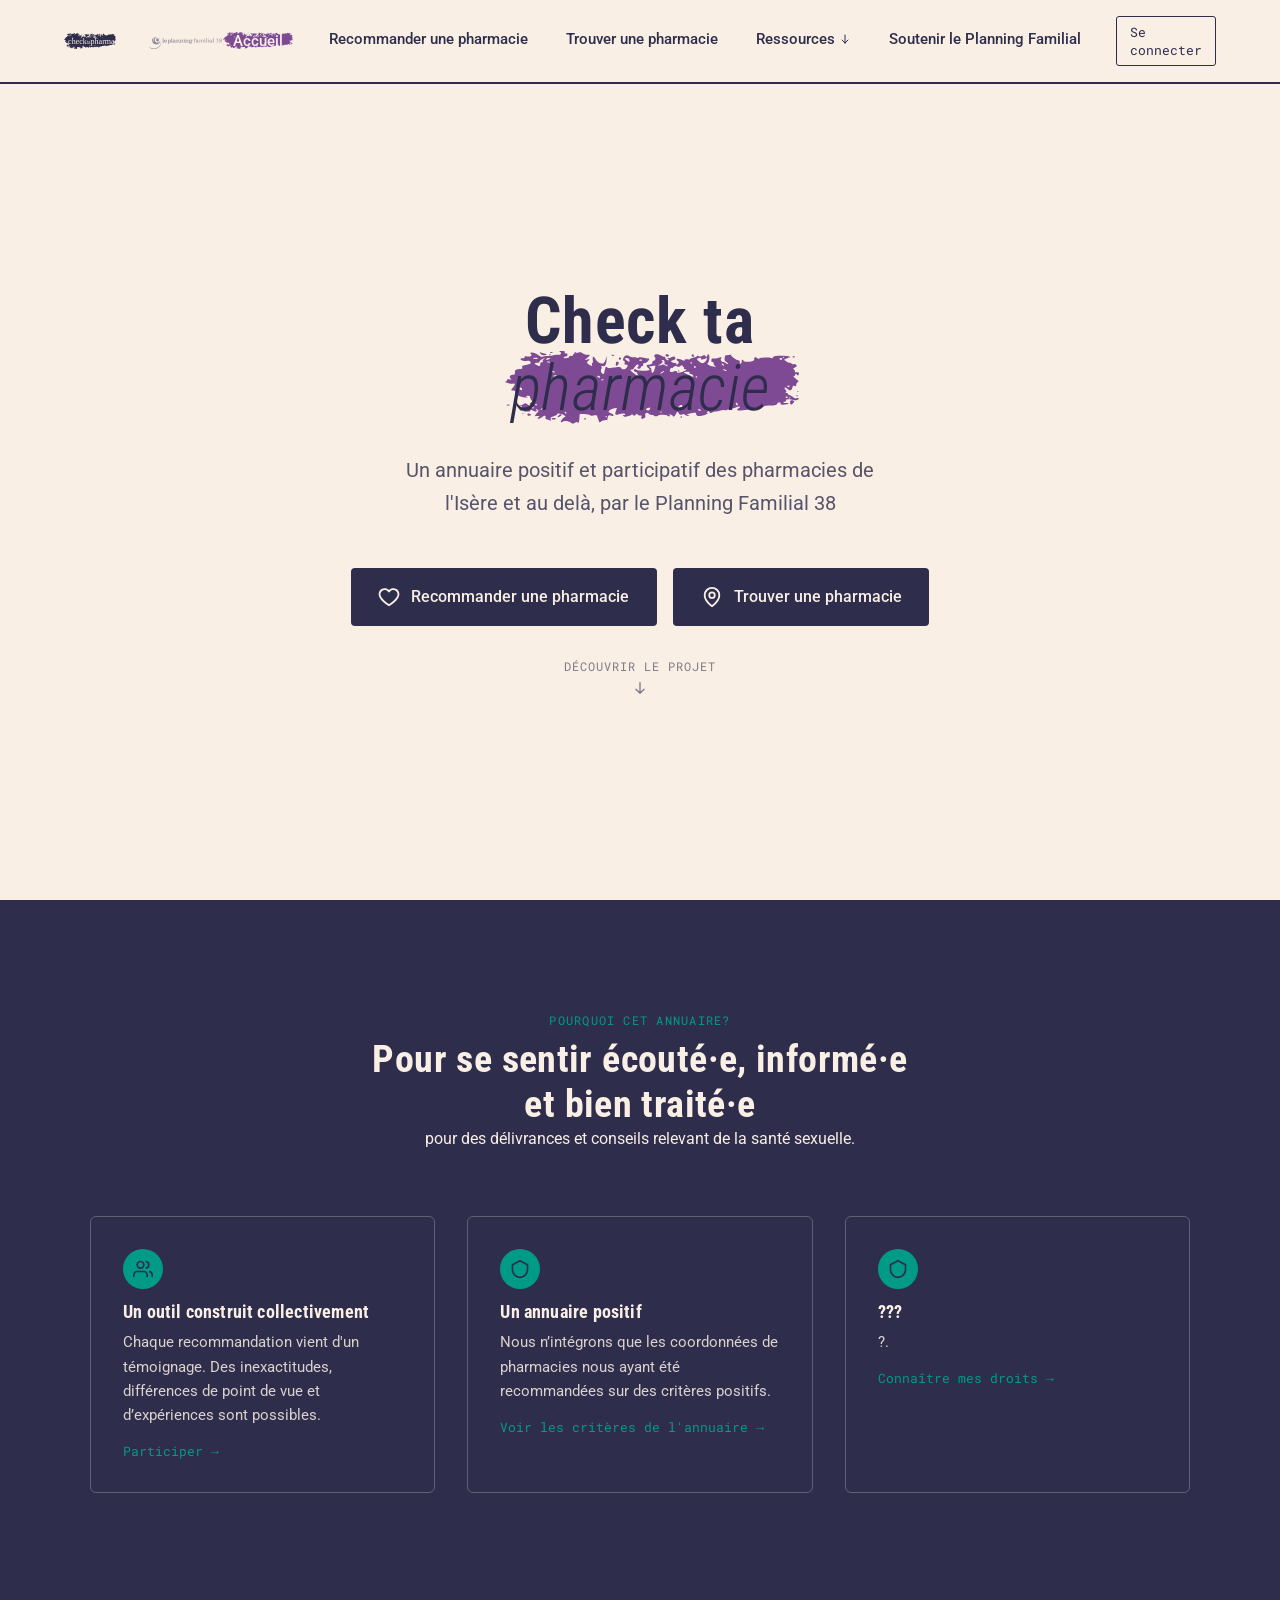
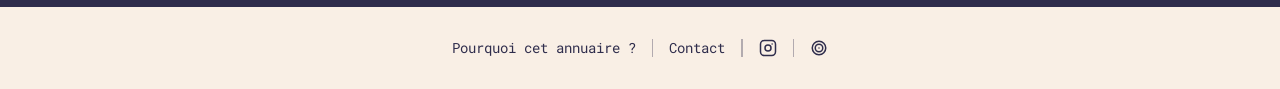
==== index.html @ 755c52b4 "Add files via upload" ====
<!DOCTYPE html>
<html lang="fr">
<head>
<meta charset="UTF-8">
<meta name="viewport" content="width=device-width, initial-scale=1.0">
<title>Check ta pharmacie — Planning Familial 38</title>
<link rel="preconnect" href="https://fonts.googleapis.com">
<link rel="preconnect" href="https://fonts.gstatic.com" crossorigin>
<link href="https://fonts.googleapis.com/css2?family=Roboto:ital,wght@0,300;0,400;0,500;0,700;1,400&family=Roboto+Condensed:wght@400;600;700&family=Roboto+Mono:wght@400;500&display=swap" rel="stylesheet">
<link rel="stylesheet" href="/css/styles.css">
<script src="/js/layout.js" defer></script>
</head>
<body>

<!-- ============================================================
     BANDEAU SUPÉRIEUR
     ============================================================ -->
<site-header></site-header>

<!-- ============================================================
     PAGE D'ACCUEIL
     ============================================================ -->
<main id="accueil">
  <section class="hero">
    <h1 class="hero__title">Check ta <span class="chalk chalk--violet">pharmacie</span></h1>
    <p class="hero__subtitle">Un annuaire positif et participatif des pharmacies de l'Isère et au delà, par le Planning Familial 38</p>

    <div class="hero__actions">
      <a class="btn btn--ink" href="#recommander.html">
        <svg class="icon" aria-hidden="true"><use href="assets/icons/sprite.svg#icon-heart"></use></svg>
        Recommander une pharmacie
      </a>
      <a class="btn btn--ink" href="#trouver.html">
        <svg class="icon" aria-hidden="true"><use href="assets/icons/sprite.svg#icon-pin"></use></svg>
        Trouver une pharmacie
      </a>
    </div>

    <span class="scroll-cue">
      Découvrir le projet
      <svg class="icon" aria-hidden="true"><use href="assets/icons/sprite.svg#icon-chevron-down"></use></svg>
    </span>
  </section>

  <!-- ============================================================
       SECTION RÉVÉLÉE — fond ink / texte crème
       Démontre le composant .bloc réutilisable (icône + titre + texte + lien)
       ============================================================ -->
  <section class="section--ink" id="pourquoi">
    <div class="section__head">
      <span class="section__eyebrow">Pourquoi cet annuaire?</span>
      <h2 class="section__title">Pour se sentir écouté·e, informé·e et bien traité·e</h2>
      <p> pour des délivrances et conseils relevant de la santé sexuelle. </p>
    </div>

    <div class="blocs">
          <article class="bloc">
        <span class="bloc__icon" aria-hidden="true">
          <svg class="icon"><use href="assets/icons/sprite.svg#icon-users"></use></svg>
        </span>
        <h3 class="bloc__title">Un outil construit collectivement</h3>
        <p class="bloc__text">Chaque recommandation vient d'un témoignage. Des inexactitudes, différences de point de vue et d’expériences sont possibles.
</p>
        <a class="bloc__link" href="/recommander.html">Participer →</a>
      </article>
      
      <article class="bloc">
        <span class="bloc__icon" aria-hidden="true">
          <svg class="icon"><use href="assets/icons/sprite.svg#icon-shield"></use></svg>
        </span>
        <h3 class="bloc__title">Un annuaire positif</h3>
        <p class="bloc__text">Nous n’intégrons que les coordonnées de pharmacies nous ayant été recommandées sur des critères positifs.</p>
        <a class="bloc__link" href="/ressources/criteres.html">Voir les critères de l'annuaire →</a>
      </article>

      <article class="bloc">
        <span class="bloc__icon" aria-hidden="true">
          <svg class="icon"><use href="assets/icons/sprite.svg#icon-shield"></use></svg>
        </span>
        <h3 class="bloc__title">???</h3>
        <p class="bloc__text">?.</p>
        <a class="bloc__link" href="/ressources/droits.html">Connaître mes droits →</a>
      </article>
    </div>
  </section>
</main>

<!-- ============================================================
     BANDEAU INFÉRIEUR
     ============================================================ -->
<site-footer></site-footer>


</body>
</html>
---- css/styles.css ----
/* ============================================================
   1. TOKENS — variables de design (couleurs, typo, espacements)
   ============================================================ */
:root{
  /* couleurs */
  --violet: #7f4a94;
  --violet-dark: #5f3670;
  --teal: #009b87;
  --ink: #2f2d4c;
  --cream: #f9efe5;
  --cream-soft: #f3e4d4;

  /* couleurs de page par défaut (adaptables par section) */
  --page-bg: var(--cream);
  --page-fg: var(--ink);

  /* typo */
  --font-body: 'Roboto', sans-serif;
  --font-title: 'Roboto Condensed', sans-serif;
  --font-mono: 'Roboto Mono', monospace;

  /* rythme */
  --gap-xs: .5rem;
  --gap-sm: 1rem;
  --gap-md: 2rem;
  --gap-lg: 4rem;
  --gap-xl: 7rem;

  --header-h: 84px;
}

*{ box-sizing: border-box; }
site-header, site-footer{ display: block; }
html{ scroll-behavior: smooth; }
body{
  margin:0;
  font-family: var(--font-body);
  background: var(--page-bg);
  color: var(--page-fg);
  -webkit-font-smoothing: antialiased;
}
img{ max-width:100%; display:block; }
a{ color: inherit; text-decoration: none; }
h1,h2,h3{
  font-family: var(--font-title);
  font-weight: 700;
  margin: 0;
  letter-spacing: .01em;
}
p{ margin:0; line-height: 1.6; }
:focus-visible{ outline: 3px solid var(--teal); outline-offset: 3px; }
@media (prefers-reduced-motion: reduce){
  *{ animation-duration: .001ms !important; transition-duration: .001ms !important; scroll-behavior: auto !important; }
}

/* ============================================================
   2. ICÔNES — sprite externe (assets/icons/sprite.svg)
   Toute icône affichée via <svg class="icon"><use href="..."/></svg>
   hérite automatiquement de la couleur du texte (currentColor).
   Pour changer une icône : éditer assets/icons/sprite.svg, rien
   à toucher ici.
   ============================================================ */
.icon{
  display:inline-block;
  vertical-align: middle;
  width: 1em;
  height: 1em;
  fill: none;
  flex-shrink: 0;
}

/* ============================================================
   3. SIGNATURE — effet "craie" (chalk)
   Le trait de surlignage vient d'un fichier SVG externe
   (assets/graphics/chalk-*.svg). Pour changer la forme du trait,
   éditer ces fichiers — la classe CSS n'a rien à changer.
   ============================================================ */
.chalk{
  position: relative;
  display: inline-block;
  font-weight: 300;
  font-style: italic;
  padding: 0 .28em;
  z-index: 0;
}
.chalk::before{
  content:"";
  position:absolute;
  top: 50%;
  height: 1.15em;
  transform: translateY(-52%);
  right: -4%;
  width: 108%;
  max-width: 4.6em;
  z-index:-1;
  background-repeat: no-repeat;
  background-position: 0 0;
  background-size: 100% 100%;
}
.chalk--violet::before{ background-image: url("/assets/graphics/chalk-violet.svg"); }
.chalk--teal::before{   background-image: url("/assets/graphics/chalk-teal.svg"); }
.chalk--ink::before{    background-image: url("/assets/graphics/chalk-ink.svg"); }
.chalk--dark-cream::before{    background-image: url("/assets/graphics/chalk-dark-cream.svg"); }

.chalk--onviolet{
  color: #f9efe5;
  font-weight: 500;
  font-style: normal;
}
.chalk--onviolet::before{
  background-image: url("/assets/graphics/chalk-violet.svg");
  background-repeat: no-repeat;
  background-position: 0 0;
  background-size: 100% 100%;
  top: 50%;
  height: 1.15em;
  transform: translateY(-52%);
  right: -4%;
  width: 108%;
  max-width: none;
}
/* ============================================================
   4. BANDEAU SUPÉRIEUR
   ============================================================ */
site-header{
  position: sticky;
  top:0;
  z-index: 1000;
  height: var(--header-h);
  background: var(--page-bg);
  color: var(--page-fg);
  border-bottom: 2px solid currentColor;
  display:flex;
  align-items:center;
  justify-content: space-between;
  padding: 0 var(--gap-lg);
  transition: background .3s ease, color .3s ease;
}
.header__logos{
  display:flex;
  align-items:center;
  gap: var(--gap-md);
}
.logo{
  display:flex;
  align-items:center;
  gap:.5rem;
  font-family: var(--font-title);
  font-weight:700;
  font-size: 1.15rem;
}
.logo img{
  height:50px;
}
.logo--secondary{ opacity:.5; font-size:.95rem; }

.nav{
  display:flex;
  align-items:center;
  gap: var(--gap-md);
}
.nav__list{
  list-style:none;
  display:flex;
  gap: var(--gap-md);
  margin:0; padding:0;
}
.nav__link{
  font-size:.95rem;
  font-weight:500;
  padding:.4em .2em;
  position:relative;
  white-space:nowrap;
  display:inline-flex;
  align-items:center;
}
.nav__link[aria-current="page"] .chalk{ padding:.15em .5em; }
.nav__link .icon{ width:12px; height:12px; margin-left:4px; }

.nav__item--dropdown{ position:relative; }
.nav__dropdown{
  list-style:none;
  margin:0; padding:.6rem;
  position:absolute;
  top: 100%;
  left:50%;
  transform: translateX(-50%);
  background: var(--cream);
  color: var(--ink);
  border:2px solid var(--ink);
  border-radius: 4px;
  min-width: 240px;
  display:none;
  flex-direction:column;
  gap:.15rem;
}
.nav__item--dropdown:hover .nav__dropdown,
.nav__item--dropdown:focus-within .nav__dropdown{ display:flex; }
.nav__dropdown a{
  display:block;
  padding:.5rem .7rem;
  font-size:.9rem;
  border-radius:3px;
}
.nav__dropdown a:hover{ background: var(--cream-soft); }
.nav__dropdown .nav__sublabel{
  font-family: var(--font-mono);
  font-size:.68rem;
  text-transform:uppercase;
  letter-spacing:.06em;
  opacity:.55;
  padding:.5rem .7rem 0;
}

.nav__login{
  font-family: var(--font-mono);
  font-size:.82rem;
  border:1.5px solid currentColor;
  padding:.45em 1em;
  border-radius: 3px;
}
.nav__login:hover{ background: var(--ink); color: var(--cream); border-color: var(--ink); }

.nav__burger{ display:none; background:none; border:none; cursor:pointer; padding:.5rem; }
.nav__burger span{ display:block; width:24px; height:2px; background: currentColor; margin:5px 0; }

/* ============================================================
   5. PAGE D'ACCUEIL — hero minimaliste
   ============================================================ */
.hero{
  min-height: calc(100vh - var(--header-h));
  display:flex;
  flex-direction:column;
  align-items:center;
  justify-content:center;
  text-align:center;
  padding: var(--gap-xl) var(--gap-md);
  gap: var(--gap-md);
}
.hero__title{
  font-size: clamp(2.4rem, 5vw, 4.2rem);
  line-height:1.05;
  max-width: 16ch;
}
.hero__subtitle{
  font-size: clamp(1.05rem, 1.6vw, 1.3rem);
  max-width: 46ch;
  color: var(--ink);
  opacity:.8;
}
.hero__actions{
  display:flex;
  gap: var(--gap-sm);
  margin-top: var(--gap-sm);
  flex-wrap: wrap;
  justify-content:center;
}

/* Bouton — bloc réutilisable */
.btn{
  display:inline-flex;
  align-items:center;
  gap:.7rem;
  font-family: var(--font-body);
  font-weight:500;
  font-size:1rem;
  padding: 1em 1.6em;
  border-radius: 4px;
  border:2px solid transparent;
  cursor:pointer;
  transition: transform .15s ease, opacity .15s ease;
}
.btn:hover{ transform: translateY(-2px); }
.btn .icon{ width:22px; height:22px; }
.btn--ink{ background: var(--ink); color: var(--cream); }
.btn--ink:hover{ opacity:.9; }
.btn--outline{ background:transparent; border-color: var(--ink); color: var(--ink); }

.scroll-cue{
  font-family: var(--font-mono);
  font-size:.75rem;
  letter-spacing:.08em;
  text-transform:uppercase;
  opacity:.6;
  display:flex;
  flex-direction:column;
  align-items:center;
  gap:.4rem;
}
.scroll-cue .icon{ width:16px; height:16px; animation: bob 1.6s ease-in-out infinite; }
@keyframes bob{ 0%,100%{ transform:translateY(0);} 50%{ transform:translateY(6px);} }

/* ============================================================
   6. SECTION SOMBRE — révélée au scroll (fond ink, texte crème)
   ============================================================ */
.section--ink{
  --page-bg: var(--ink);
  --page-fg: var(--cream);
  background: var(--ink);
  color: var(--cream);
  padding: var(--gap-xl) var(--gap-lg);
}
.section__head{
  max-width: 60ch;
  margin: 0 auto var(--gap-lg);
  text-align:center;
}
.section__eyebrow{
  font-family: var(--font-mono);
  font-size:.78rem;
  letter-spacing:.1em;
  text-transform:uppercase;
  color: var(--teal);
  display:block;
  margin-bottom: var(--gap-xs);
}
.section__title{ font-size: clamp(1.8rem, 3vw, 2.6rem); }

/* Bloc — composant réutilisable partout : icône + titre + texte + lien */
.blocs{
  display:grid;
  grid-template-columns: repeat(auto-fit, minmax(240px, 1fr));
  gap: var(--gap-md);
  max-width: 1100px;
  margin: 0 auto;
}
.bloc{
  display:flex;
  flex-direction:column;
  gap: var(--gap-xs);
  padding: var(--gap-md);
  border: 1.5px solid rgba(249,239,229,.25);
  border-radius: 6px;
}
.bloc__icon{
  width:40px; height:40px;
  border-radius:50%;
  background: var(--teal);
  color: var(--ink);
  display:flex; align-items:center; justify-content:center;
  margin-bottom:.3rem;
}
.bloc__icon .icon{ width:20px; height:20px; }
.bloc__title{ font-family: var(--font-title); font-size:1.15rem; font-weight:700; }
.bloc__text{ font-size:.95rem; opacity:.85; }
.bloc__link{
  margin-top:.4rem;
  font-family: var(--font-mono);
  font-size:.82rem;
  color: var(--teal);
  display:inline-flex;
  align-items:center;
  gap:.3rem;
}

/* ============================================================
   7. BANDEAU INFÉRIEUR
   ============================================================ */
site-footer{
  background: var(--page-bg);
  color: var(--page-fg);
  border-top: 2px solid currentColor;
  padding: var(--gap-md) var(--gap-lg);
  display:flex;
  align-items:center;
  justify-content:center;
  flex-wrap:wrap;
  gap: 0;
}
.footer__list{
  list-style:none;
  display:flex;
  align-items:center;
  margin:0; padding:0;
}
.footer__list li{
  display:flex;
  align-items:center;
}
.footer__list li:not(:last-child)::after{
  content:"";
  width:1.5px;
  height:1.1em;
  background: currentColor;
  opacity:.35;
  margin: 0 var(--gap-sm);
}
.footer__link{
  font-size:.85rem;
  font-family: var(--font-mono);
  display:flex;
  align-items:center;
  gap:.4rem;
}
.footer__link .icon{ width:18px; height:18px; }
.footer__link:hover{ opacity:.7; }

/* ============================================================
   8. PAGE TEXTE — page d'intro avant un lien (ex: Recommander une
   pharmacie). Réutilisable pour toute page "texte + bouton"
   (Ressources, Que faire en cas d'abus, etc.)
   ============================================================ */
.content{
  max-width: 680px;
  margin: 0 auto;
  padding: var(--gap-xl) var(--gap-md) var(--gap-lg);
}
.content__title{
  font-size: clamp(2rem, 4vw, 2.8rem);
  margin-bottom: var(--gap-sm);
}
.content__lead{
  font-size: 1.1rem;
  opacity: .85;
  margin-bottom: var(--gap-xs);
}
.content p{
  margin-bottom: var(--gap-sm);
}
.content__notice{
  font-family: var(--font-mono);
  font-size: .78rem;
  text-transform: uppercase;
  letter-spacing: .08em;
  color: var(--violet);
  display: block;
  margin: var(--gap-md) 0 var(--gap-xs);
}
.content ul{
  list-style: none;
  margin: 0 0 var(--gap-md);
  padding: 0;
  display: flex;
  flex-direction: column;
  gap: var(--gap-sm);
}
.content li{
  position: relative;
  padding-left: 1.4em;
  line-height: 1.6;
}
.content li::before{
  content: "";
  position: absolute;
  left: 0;
  top: .5em;
  width: .5em;
  height: .5em;
  border-radius: 50%;
  background: var(--teal);
}
.content strong{ font-weight: 700; }
.content a{
  color: var(--violet);
  text-decoration: underline;
  text-underline-offset: .15em;
}
.content a:hover{ color: var(--violet-dark); }
.content__cta{
  margin-top: var(--gap-lg);
  text-align: center;
}

.content__eyebrow{
  font-family: var(--font-mono);
  font-size: .78rem;
  letter-spacing: .08em;
  text-transform: uppercase;
  color: var(--teal);
  display: block;
  margin-bottom: var(--gap-xs);
}
.content__intro{
  text-align: left;
  margin-bottom: var(--gap-lg);
}
.content__meta{
  list-style: none;
  display: flex;
  gap: .6rem;
  justify-content: left;
  flex-wrap: wrap;
  margin: var(--gap-sm) 0 0;
  padding: 0;
}
.content__meta li{
  display: flex;
  align-items: left;
  gap: .4rem;
  font-family: var(--font-mono);
  font-size: .78rem;
  padding: .45em 1em;
  border: 1.5px solid var(--ink);
  border-radius: 999px;
}
.content__meta .icon{ width: 14px; height: 14px; }

.content__callout{
  background: rgba(127,74,148,.08);
  border: 1.5px solid var(--violet);
  border-radius: 6px;
  padding: var(--gap-sm);
  margin: 0 0 var(--gap-lg);
}
.content__callout p{ font-size: .92rem; opacity: .75; }
.content__callout strong{ color: var(--violet); }

.btn--lg{
  font-size: 1.05rem;
  padding: 1.1em 2.2em;
}
.content__cta-note{
  margin-top: .9rem;
  font-family: var(--font-mono);
  font-size: .76rem;
  opacity: .55;
}

/* ============================================================
   9. RESPONSIVE
   ============================================================ */

/*@media (max-width: 880px){
  site-header{ padding: 0 var(--gap-sm); }
  .logo--secondary{ display:none; }
  .nav__list, .nav__login{ display:none; }
  .nav__burger{ display:block; }
  .hero{ padding: var(--gap-lg) var(--gap-sm); }
  .section--ink{ padding: var(--gap-lg) var(--gap-sm); }
  site-footer{ padding: var(--gap-md) var(--gap-sm); }
  .footer__list{ flex-wrap:wrap; justify-content:center; row-gap: var(--gap-xs); }
  .scale{ flex-direction: column; align-items: flex-start; gap: .4rem; }
  .scale__end{ max-width: none; }
  .scale__end--right{ text-align: left; }
}*/
/* ============================================================
   10. FORMULAIRE — composants réutilisables
   (questionnaire, futur formulaire de contact, etc.)
   ============================================================ */
.form-error{
  background: rgba(127,74,148,.1);
  border: 1.5px solid var(--violet);
  border-radius: 6px;
  padding: 1em 1.3em;
  font-size: .9rem;
  margin-bottom: var(--gap-lg);
}
.form-section{ margin-bottom: var(--gap-xl); }
.form-section__title{
  font-size: 1.3rem;
  margin-bottom: var(--gap-xs);
}
.form-section__hint{
  font-size: .92rem;
  opacity: .65;
  margin-bottom: var(--gap-md);
}
.form-question{ margin-bottom: var(--gap-lg); }
.form-question__label{
  display: block;
  font-family: var(--font-title);
  font-weight: 700;
  font-size: 1.05rem;
  margin-bottom: .7rem;
}
.form-question__label .required{ color: var(--violet); margin-left: .2em; }
.form-question__desc{ font-size: .92rem; margin: -.3rem 0 .7rem; font-weight: 400; font-family: var(--font-body); }

.form-input, .form-select, .form-textarea{
  width: 100%;
  padding: .8em 1em;
  border: 1.5px solid var(--ink);
  border-radius: 4px;
  font-family: var(--font-body);
  font-size: 1rem;
  background: var(--cream);
  color: var(--ink);
}
.form-select{
  appearance: none;
  background-image: url("data:image/svg+xml,%3Csvg xmlns='http://www.w3.org/2000/svg' viewBox='0 0 24 24' fill='none' stroke='%232f2d4c' stroke-width='2'%3E%3Cpath d='M6 9l6 6 6-6'/%3E%3C/svg%3E");
  background-repeat: no-repeat;
  background-position: right 1em center;
  background-size: 18px;
  padding-right: 2.6em;
}
.form-textarea{ resize: vertical; min-height: 6em; font-family: var(--font-body); }

/* Groupe de choix uniques en "pilules" (raison de la visite, recommandation) */
.choice-group{ display: flex; flex-wrap: wrap; gap: .6rem; }
.choice-group input{ position: absolute; opacity: 0; pointer-events: none; }
.choice-group label{
  cursor: pointer;
  padding: .7em 1.3em;
  border: 1.5px solid var(--ink);
  border-radius: 999px;
  font-size: .92rem;
  transition: background .15s ease, color .15s ease;
}
.choice-group input:checked + label{ background: var(--ink); color: var(--cream); }
.choice-group input:focus-visible + label{ outline: 3px solid var(--teal); outline-offset: 2px; }

/* Grille de cases à cocher (question "Pour") */
.checkbox-grid{
  display: grid;
  grid-template-columns: repeat(auto-fill, minmax(260px, 1fr));
  gap: .3rem .8rem;
}
.checkbox-grid label{
  display: flex;
  align-items: flex-start;
  gap: .6rem;
  font-size: .92rem;
  cursor: pointer;
  padding: .55em .6em;
  border-radius: 4px;
}
.checkbox-grid label:hover{ background: var(--cream-soft); }
.checkbox-grid input[type="checkbox"]{
  margin-top: .2em;
  width: 18px; height: 18px;
  accent-color: var(--teal);
  flex-shrink: 0;
}
.form-question__reveal{ margin-top: .6rem; }
.form-question__reveal[hidden]{ display: none; }

/* Échelle graduée colorée (accord/désaccord) */
.scale{ display: flex; align-items: center; gap: .8rem; flex-wrap: wrap; }
.scale__end{
  font-family: var(--font-mono);
  font-size: .86rem;
  opacity: .65;
  max-width: 130px;
}
.scale__end--right{ text-align: right; }
.scale__options{ display: flex; gap: .5rem; }
.scale__options input{ position: absolute; opacity: 0; }
.scale__options label{
  width: 40px; height: 40px;
  border-radius: 50%;
  border: 1.5px solid var(--ink);
  display: flex; align-items: center; justify-content: center;
  font-family: var(--font-mono);
  font-size: .86rem;
  cursor: pointer;
  transition: transform .15s ease;
}
.scale__options .scale__opt--1 label{ background: #efe3f2; }
.scale__options .scale__opt--2 label{ background: #ddc9e6; }
.scale__options .scale__opt--3 label{ background: var(--cream-soft); }
.scale__options .scale__opt--4 label{ background: #bfe3dd; }
.scale__options .scale__opt--5 label{ background: #8fd0c6; }
.scale__options input:checked + label{
  outline: 3px solid var(--ink);
  outline-offset: 2px;
  transform: scale(1.08);
}

/* Confirmation en fin de formulaire */
.form-confirmation{ text-align: center; padding: var(--gap-xl) var(--gap-md); }
.form-confirmation .icon{ width: 48px; height: 48px; color: var(--teal); margin-bottom: var(--gap-sm); }

/* ============================================================
   12. ANNUAIRE / CARTE
   ============================================================ */
/* Leaflet affiche ses tuiles comme des <img> classiques — la règle
   globale "img{max-width:100%}" plus haut les casse. On l'annule
   uniquement à l'intérieur de la carte. */
.leaflet-container img{ max-width: none; }

.map-filter{  display:flex;
  align-items:flex-end;
  gap: var(--gap-md);
  flex-wrap: wrap;
  margin-bottom: var(--gap-md);
}
.map-filter label{
  display:block;
  font-family: var(--font-mono);
  font-size:.78rem;
  text-transform:uppercase;
  letter-spacing:.05em;
  opacity:.7;
  margin-bottom: .35rem;
}
.map-filter select{ max-width: 260px; }

.map-wrap{
  border: 1.5px solid var(--ink);
  border-radius: 8px;
  overflow: hidden;
  margin-bottom: var(--gap-lg);
}
#map{ height: 420px; width: 100%; background: var(--cream-soft); }

.pharmacy-marker{
  display:flex; align-items:center; justify-content:center;
  filter: drop-shadow(0 2px 3px rgba(47,45,76,.35));
}

/* Liste des pharmacies visibles sur la carte */
.pharmacy-list{
  display:flex;
  flex-direction:column;
  gap: .6rem;
}
.pharmacy-list__empty{
  font-size:.9rem;
  opacity:.6;
  padding: var(--gap-md) 0;
  text-align:center;
}
.pharmacy-card{
  display:flex;
  align-items:center;
  justify-content:space-between;
  gap: var(--gap-sm);
  padding: .9rem 1.1rem;
  border: 1.5px solid var(--ink);
  border-radius: 6px;
}
.pharmacy-card:hover, .pharmacy-card:focus-visible{
  background: var(--cream-soft);
  transform: translateX(2px);
}
.pharmacy-list__hint{
  font-size: .78rem;
  opacity: .6;
  margin: -.3rem 0 .8rem;
}
.pharmacy-list__critere-active{
  font-family: var(--font-mono);
  font-size: .78rem;
  color: var(--violet);
  margin: -.3rem 0 .8rem;
}
.pharmacy-card__name{ font-family: var(--font-title); font-weight:700; font-size:1rem; margin:0; }
.pharmacy-card__address{ font-size:.82rem; opacity:.65; margin: .15rem 0 0; }
.pharmacy-card__score{
  flex-shrink:0;
  width:44px; height:44px;
  border-radius:50%;
  border: 2.5px solid currentColor;
  display:flex; align-items:center; justify-content:center;
  font-family: var(--font-mono);
  font-weight:500;
  font-size:.95rem;
}

/* Barre de notation type colormap avec pointeur */
.rating-bar{
  position: relative;
  height: 8px;
  border-radius: 999px;
  margin: .35rem 0 .1rem;
}
.rating-bar__track{
  position:absolute; inset:0;
  border-radius:999px;
  opacity: .3;
}
.rating-bar--criteria .rating-bar__track{ background: linear-gradient(to right, #c85a50, #5c9c6c); }
.rating-bar--average .rating-bar__track{ background: linear-gradient(to right, #d48c40, #5c9c6c); }
.rating-bar__pointer{
  position:absolute; top:50%;
  width:16px; height:16px;
  border-radius:50%;
  border: 2px solid var(--cream);
  box-shadow: 0 0 0 1px rgba(47,45,76,.25);
  transform: translate(-50%,-50%);
}
.rating-bar--lg{ height: 12px; }
.rating-bar--lg .rating-bar__pointer{ width:20px; height:20px; }

/* Contenu de la popup Leaflet (pharmacie sélectionnée) */
.pharmacy-popup{ font-family: var(--font-body); color: var(--ink); min-width: 220px; }
.pharmacy-popup__name{ font-family: var(--font-title); font-weight:700; font-size:1.1rem; margin:0; }
.pharmacy-popup__address{ font-size:.75rem; color:#8a8598; margin:.15rem 0 .7rem; }
.pharmacy-popup__score{
  font-family: var(--font-mono);
  font-size: 1.8rem;
  font-weight:500;
  line-height:1;
}
.pharmacy-popup__score span{ font-size:1rem; opacity:.6; }
.pharmacy-popup__criteria{ margin-top: .9rem; display:flex; flex-direction:column; gap:.5rem; }
.pharmacy-popup__criterion-head{
  display:flex; justify-content:space-between;
  font-size:.8rem;
}
.pharmacy-popup__criterion-head strong{ font-family: var(--font-mono); font-weight:500; }
.pharmacy-popup__meta{
  margin-top:.8rem;
  display:flex; flex-direction:column; gap:.3rem;
}
.badge{
  display:inline-flex;
  align-self:flex-start;
  font-family: var(--font-mono);
  font-size:.7rem;
  padding: .25em .7em;
  border-radius:999px;
  border: 1px solid var(--ink);
  opacity:.75;
}
.badge--warn{
  border-color: var(--violet);
  background: rgba(127,74,148,.1);
  color: var(--violet-dark);
  opacity:1;
}
/* Surcharge Leaflet pour coller au design (fond crème, coins doux) */
.leaflet-popup-content-wrapper{ background: var(--cream); border-radius: 8px; }
.leaflet-popup-tip{ background: var(--cream); }

/* ============================================================
   13. RESPONSIVE
   ============================================================ */
@media (max-width: 880px){
  site-header{ padding: 0 var(--gap-sm); }
  .logo--secondary{ display:none; }
  .nav__list, .nav__login{ display:none; }
  .nav__burger{ display:block; }
  .hero{ padding: var(--gap-lg) var(--gap-sm); }
  .section--ink{ padding: var(--gap-lg) var(--gap-sm); }
  site-footer{ padding: var(--gap-md) var(--gap-sm); }
  .footer__list{ flex-wrap:wrap; justify-content:center; row-gap: var(--gap-xs); }
  .scale{ flex-direction: column; align-items: flex-start; gap: .4rem; }
  .scale__end{ max-width: none; }
  .scale__end--right{ text-align: left; }
  #map{ height: 320px; }
  .pharmacy-card{ flex-wrap: wrap; }
  .map-filter{ flex-direction: column; align-items: stretch; gap: var(--gap-sm); }
  .map-filter select{ max-width: none; width: 100%; }
}
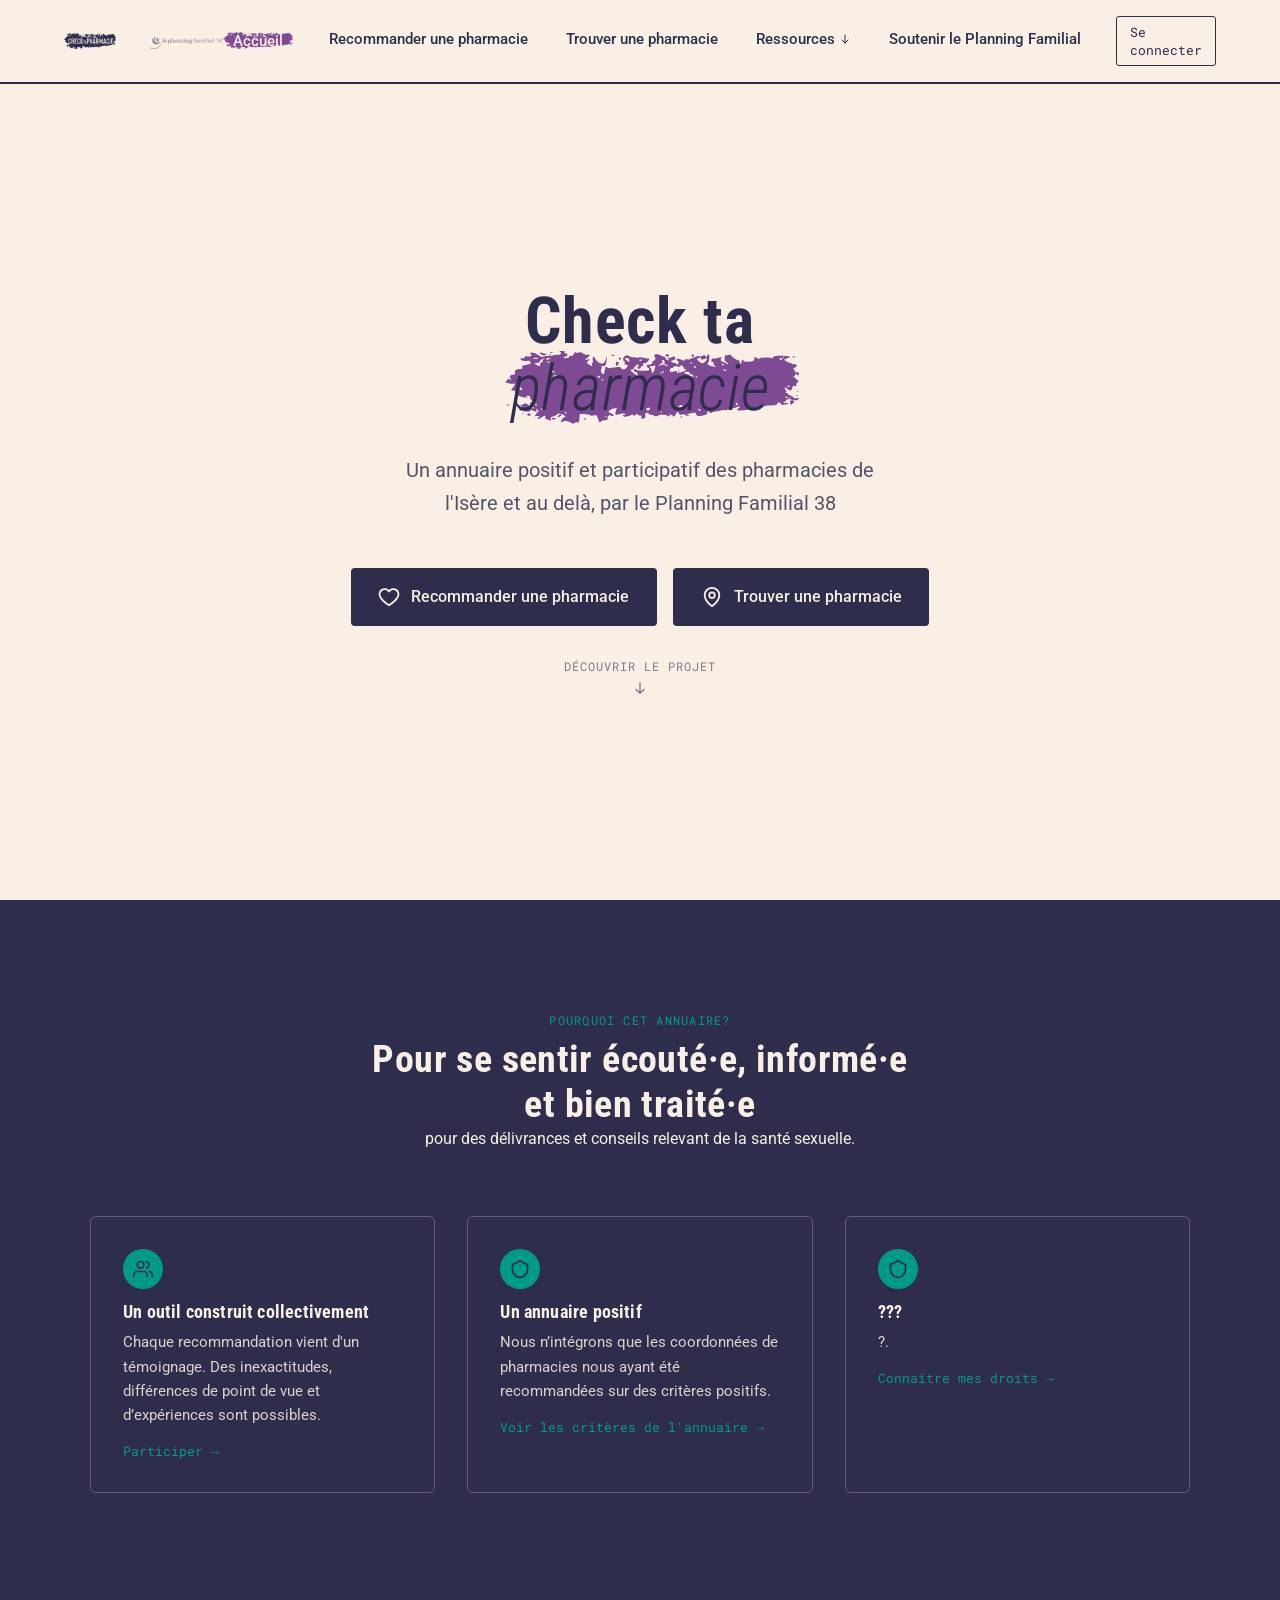
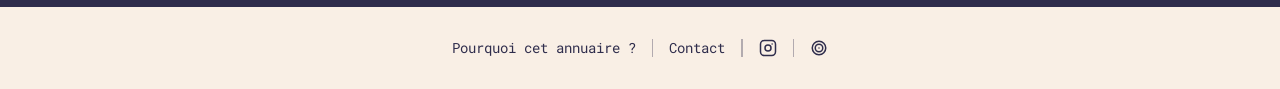
==== commit 3f9c9d43: "login pages" ====
--- a/index.html
+++ b/index.html
@@ -7,8 +7,8 @@
 <link rel="preconnect" href="https://fonts.googleapis.com">
 <link rel="preconnect" href="https://fonts.gstatic.com" crossorigin>
 <link href="https://fonts.googleapis.com/css2?family=Roboto:ital,wght@0,300;0,400;0,500;0,700;1,400&family=Roboto+Condensed:wght@400;600;700&family=Roboto+Mono:wght@400;500&display=swap" rel="stylesheet">
-<link rel="stylesheet" href="/css/styles.css">
-<script src="/js/layout.js" defer></script>
+<link rel="stylesheet" href="css/styles.css">
+<script src="js/layout.js" defer></script>
 </head>
 <body>
 
@@ -26,11 +26,11 @@
     <p class="hero__subtitle">Un annuaire positif et participatif des pharmacies de l'Isère et au delà, par le Planning Familial 38</p>
 
     <div class="hero__actions">
-      <a class="btn btn--ink" href="#recommander.html">
+      <a class="btn btn--ink" href="recommander.html">
         <svg class="icon" aria-hidden="true"><use href="assets/icons/sprite.svg#icon-heart"></use></svg>
         Recommander une pharmacie
       </a>
-      <a class="btn btn--ink" href="#trouver.html">
+      <a class="btn btn--ink" href="trouver.html">
         <svg class="icon" aria-hidden="true"><use href="assets/icons/sprite.svg#icon-pin"></use></svg>
         Trouver une pharmacie
       </a>
@@ -61,7 +61,7 @@
         <h3 class="bloc__title">Un outil construit collectivement</h3>
         <p class="bloc__text">Chaque recommandation vient d'un témoignage. Des inexactitudes, différences de point de vue et d’expériences sont possibles.
 </p>
-        <a class="bloc__link" href="/recommander.html">Participer →</a>
+        <a class="bloc__link" href="recommander.html">Participer →</a>
       </article>
       
       <article class="bloc">
@@ -70,7 +70,7 @@
         </span>
         <h3 class="bloc__title">Un annuaire positif</h3>
         <p class="bloc__text">Nous n’intégrons que les coordonnées de pharmacies nous ayant été recommandées sur des critères positifs.</p>
-        <a class="bloc__link" href="/ressources/criteres.html">Voir les critères de l'annuaire →</a>
+        <a class="bloc__link" href="ressources/criteres.html">Voir les critères de l'annuaire →</a>
       </article>
 
       <article class="bloc">
@@ -79,7 +79,7 @@
         </span>
         <h3 class="bloc__title">???</h3>
         <p class="bloc__text">?.</p>
-        <a class="bloc__link" href="/ressources/droits.html">Connaître mes droits →</a>
+        <a class="bloc__link" href="ressources/droits.html">Connaître mes droits →</a>
       </article>
     </div>
   </section>
--- a/css/styles.css
+++ b/css/styles.css
@@ -97,10 +97,10 @@
   background-position: 0 0;
   background-size: 100% 100%;
 }
-.chalk--violet::before{ background-image: url("/assets/graphics/chalk-violet.svg"); }
-.chalk--teal::before{   background-image: url("/assets/graphics/chalk-teal.svg"); }
-.chalk--ink::before{    background-image: url("/assets/graphics/chalk-ink.svg"); }
-.chalk--dark-cream::before{    background-image: url("/assets/graphics/chalk-dark-cream.svg"); }
+.chalk--violet::before{ background-image: url("../assets/graphics/chalk-violet.svg"); }
+.chalk--teal::before{   background-image: url("../assets/graphics/chalk-teal.svg"); }
+.chalk--ink::before{    background-image: url("../assets/graphics/chalk-ink.svg"); }
+.chalk--dark-cream::before{    background-image: url("../assets/graphics/chalk-dark-cream.svg"); }
 
 .chalk--onviolet{
   color: #f9efe5;
@@ -108,7 +108,7 @@
   font-style: normal;
 }
 .chalk--onviolet::before{
-  background-image: url("/assets/graphics/chalk-violet.svg");
+  background-image: url("../assets/graphics/chalk-violet.svg");
   background-repeat: no-repeat;
   background-position: 0 0;
   background-size: 100% 100%;
@@ -451,7 +451,7 @@
 }
 .content strong{ font-weight: 700; }
 .content a{
-  color: var(--violet);
+/*   color: var(--violet); */
   text-decoration: underline;
   text-underline-offset: .15em;
 }
@@ -516,23 +516,6 @@
   opacity: .55;
 }
 
-/* ============================================================
-   9. RESPONSIVE
-   ============================================================ */
-
-/*@media (max-width: 880px){
-  site-header{ padding: 0 var(--gap-sm); }
-  .logo--secondary{ display:none; }
-  .nav__list, .nav__login{ display:none; }
-  .nav__burger{ display:block; }
-  .hero{ padding: var(--gap-lg) var(--gap-sm); }
-  .section--ink{ padding: var(--gap-lg) var(--gap-sm); }
-  site-footer{ padding: var(--gap-md) var(--gap-sm); }
-  .footer__list{ flex-wrap:wrap; justify-content:center; row-gap: var(--gap-xs); }
-  .scale{ flex-direction: column; align-items: flex-start; gap: .4rem; }
-  .scale__end{ max-width: none; }
-  .scale__end--right{ text-align: left; }
-}*/
 /* ============================================================
    10. FORMULAIRE — composants réutilisables
    (questionnaire, futur formulaire de contact, etc.)
@@ -628,12 +611,32 @@
 /* Échelle graduée colorée (accord/désaccord) */
 .scale{ display: flex; align-items: center; gap: .8rem; flex-wrap: wrap; }
 .scale__end{
+  position: relative;
+  display: inline-block;
   font-family: var(--font-mono);
   font-size: .86rem;
-  opacity: .65;
-  max-width: 130px;
+  padding: .15em .45em;
+  max-width: 190px;
+  z-index: 0;
+}
+.scale__end::before{
+  content: "";
+  position: absolute;
+  top: 50%;
+  height: 1.15em;
+  transform: translateY(-52%);
+  right: -4%;
+  width: 108%;
+  z-index: -1;
+  background-repeat: no-repeat;
+  background-position: 0 0;
+  background-size: 100% 100%;
+  background-image: url("../assets/graphics/chalk-pale-violet.svg");
 }
 .scale__end--right{ text-align: right; }
+.scale__end--right::before{
+  background-image: url("../assets/graphics/chalk-pale-teal.svg");
+}
 .scale__options{ display: flex; gap: .5rem; }
 .scale__options input{ position: absolute; opacity: 0; }
 .scale__options label{
@@ -646,8 +649,8 @@
   cursor: pointer;
   transition: transform .15s ease;
 }
-.scale__options .scale__opt--1 label{ background: #efe3f2; }
-.scale__options .scale__opt--2 label{ background: #ddc9e6; }
+.scale__options .scale__opt--1 label{ background: #ddc9e6; }
+.scale__options .scale__opt--2 label{ background: #efe3f2; }
 .scale__options .scale__opt--3 label{ background: var(--cream-soft); }
 .scale__options .scale__opt--4 label{ background: #bfe3dd; }
 .scale__options .scale__opt--5 label{ background: #8fd0c6; }
@@ -817,11 +820,45 @@
 /* ============================================================
    13. RESPONSIVE
    ============================================================ */
+
 @media (max-width: 880px){
   site-header{ padding: 0 var(--gap-sm); }
   .logo--secondary{ display:none; }
-  .nav__list, .nav__login{ display:none; }
-  .nav__burger{ display:block; }
+  .nav__list{
+  display: none;
+  position: absolute;
+  top: 100%;
+  left: 0;
+  right: 0;
+  flex-direction: column;
+  gap: 0;
+  background: var(--page-bg);
+  border-bottom: 2px solid var(--ink);
+  padding: var(--gap-sm);
+  z-index: 999;
+  }
+  .nav__dropdown{
+  position: static;
+  transform: none;
+  border: none;
+  background: transparent;
+  padding-left: var(--gap-sm);
+  margin-top: .3rem;
+  min-width: 0;
+  }
+  .nav__list li{ width: 100%; }
+  .nav__link{ display: block; padding: .9em .5em; }
+
+  .nav__login{
+    display: none;
+    position: absolute;
+    top: calc(100% + 1px);
+    right: var(--gap-sm);
+    z-index: 1000;
+  }
+  .nav.is-open .nav__list{ display: flex; }
+  .nav.is-open .nav__login{ display: inline-flex; }
+    .nav__burger{ display:block; }
   .hero{ padding: var(--gap-lg) var(--gap-sm); }
   .section--ink{ padding: var(--gap-lg) var(--gap-sm); }
   site-footer{ padding: var(--gap-md) var(--gap-sm); }
@@ -834,3 +871,190 @@
   .map-filter{ flex-direction: column; align-items: stretch; gap: var(--gap-sm); }
   .map-filter select{ max-width: none; width: 100%; }
 }
+
+
+/* ============================================================
+   14. ADMIN — connexion, tableau, badges
+   ============================================================ */
+.login-wrap{
+  max-width: 380px;
+  margin: 0 auto;
+  padding: var(--gap-xl) 0;
+}
+.login-error{
+  background: rgba(127,74,148,.1);
+  border: 1.5px solid var(--violet);
+  border-radius: 6px;
+  padding: .8em 1em;
+  font-size: .88rem;
+  margin-bottom: var(--gap-md);
+}
+
+.admin-toolbar{
+  display:flex;
+  align-items:flex-end;
+  justify-content: space-between;
+  gap: var(--gap-md);
+  flex-wrap: wrap;
+  margin-bottom: var(--gap-md);
+}
+.admin-toolbar__filters{
+  display:flex;
+  align-items:flex-end;
+  gap: var(--gap-md);
+  flex-wrap: wrap;
+}
+.admin-toolbar__filters label{
+  display:block;
+  font-family: var(--font-mono);
+  font-size:.78rem;
+  text-transform:uppercase;
+  letter-spacing:.05em;
+  opacity:.7;
+  margin-bottom: .35rem;
+}
+.admin-toolbar__filters select{ width:auto; max-width: 220px; }
+
+
+.admin-table{
+  width: 100%;
+  border-collapse: collapse;
+  font-size: .9rem;
+}
+.admin-table th{
+  text-align: left;
+  font-family: var(--font-mono);
+  font-size: .74rem;
+  text-transform: uppercase;
+  letter-spacing: .05em;
+  opacity: .65;
+  padding: .6em .8em;
+  border-bottom: 2px solid var(--ink);
+  white-space: nowrap;
+}
+.admin-table th[data-sortable]{
+  cursor: pointer;
+  user-select: none;
+}
+.admin-table th[data-sortable]:hover{ opacity: 1; }
+.admin-table th .sort-arrow{ font-size: .7em; margin-left: .3em; opacity: .6; }
+.admin-table td{
+  padding: .7em .8em;
+  border-bottom: 1px solid rgba(47,45,76,.12);
+  vertical-align: top;
+}
+.admin-table tr:hover td{ background: var(--cream-soft); }
+.admin-table__name{ font-weight: 500; }
+.admin-table__address{ font-size: .8rem; opacity: .6; margin-top: .1rem; }
+.admin-table__score{
+  font-family: var(--font-mono);
+  font-weight: 500;
+  display: inline-flex;
+  align-items: center;
+  justify-content: center;
+  width: 2.6em;
+  height: 2.6em;
+  border-radius: 50%;
+  border: 2px solid currentColor;
+}
+
+.badge-toggles{
+  display: flex;
+  flex-wrap: wrap;
+  gap: .35rem;
+  max-width: 220px;
+}
+.badge-toggle{
+  font-family: var(--font-mono);
+  font-size: .72rem;
+  padding: .3em .7em;
+  border-radius: 999px;
+  border: 1.5px solid var(--ink);
+  background: transparent;
+  color: var(--ink);
+  cursor: pointer;
+  opacity: .5;
+  transition: opacity .15s ease, background .15s ease, color .15s ease;
+}
+.badge-toggle:hover{ opacity: .8; }
+.badge-toggle.is-active{ opacity: 1; }
+.badge-toggle[data-badge="liste_noire"].is-active{ background: var(--ink); color: var(--cream); border-color: var(--ink); }
+.badge-toggle[data-badge="carton_rouge"].is-active{ background: #c85a50; color: #fff; border-color: #c85a50; }
+.badge-toggle[data-badge="contactee"].is-active{ background: var(--teal); color: #fff; border-color: var(--teal); }
+.badge-toggle[data-badge="a_tester"].is-active{ background: var(--violet); color: #fff; border-color: var(--violet); }
+
+.admin-table__empty{
+  text-align: center;
+  padding: var(--gap-lg) 0;
+  opacity: .6;
+}
+.admin-table__rawlink{
+  font-family: var(--font-mono);
+  font-size: .78rem;
+  color: var(--violet);
+  text-decoration: underline;
+  text-underline-offset: .15em;
+  white-space: nowrap;
+}
+.admin-table__rawlink:hover{ color: var(--violet-dark); }
+
+.admin-table tr[data-clickable]{ cursor: pointer; }
+
+.admin-detail-row td{
+  background: var(--cream-soft);
+  color: var(--ink);
+  padding: var(--gap-md);
+}
+.admin-detail-row .rating-bar__track{ opacity: .3; }
+.admin-detail-row .pharmacy-popup__address{ color: #8a8598; }
+.admin-detail-row .badge{ border-color: var(--ink); color: var(--ink); }
+
+.admin-map-toggle{
+  font-family: var(--font-mono);
+  font-size: .82rem;
+  border: 1.5px solid var(--ink);
+  border-radius: 4px;
+  padding: .5em 1em;
+  background: transparent;
+  cursor: pointer;
+}
+.admin-map-toggle:hover{ background: var(--cream-soft); }
+.admin-map-wrap{ margin-bottom: var(--gap-md); }
+.admin-map-wrap[hidden]{ display: none; }
+
+.admin-table__comment-input{
+  display: block;
+  width: 220px;
+  max-width: 100%;
+  padding: .5em .7em;
+  border: 1.5px solid var(--ink);
+  border-radius: 4px;
+  font-family: var(--font-body);
+  font-size: .85rem;
+  background: var(--cream);
+  color: var(--ink);
+  resize: none;
+  overflow: hidden;
+  white-space: nowrap;
+  text-overflow: ellipsis;
+  line-height: 1.4;
+  transition: white-space 0s, width .15s ease;
+}
+.admin-table__comment-input.is-expanded{
+  width: 340px;
+  white-space: pre-wrap;
+  overflow: auto;
+  text-overflow: clip;
+}
+.admin-table__comment-input:focus-visible{ outline: 2px solid var(--teal); }
+.admin-table__comment-saved{
+  font-family: var(--font-mono);
+  font-size: .7rem;
+  color: var(--teal);
+  margin-top: .2rem;
+  opacity: 0;
+  transition: opacity .2s ease;
+}
+.admin-table__comment-saved.is-visible{ opacity: 1; }
+
+
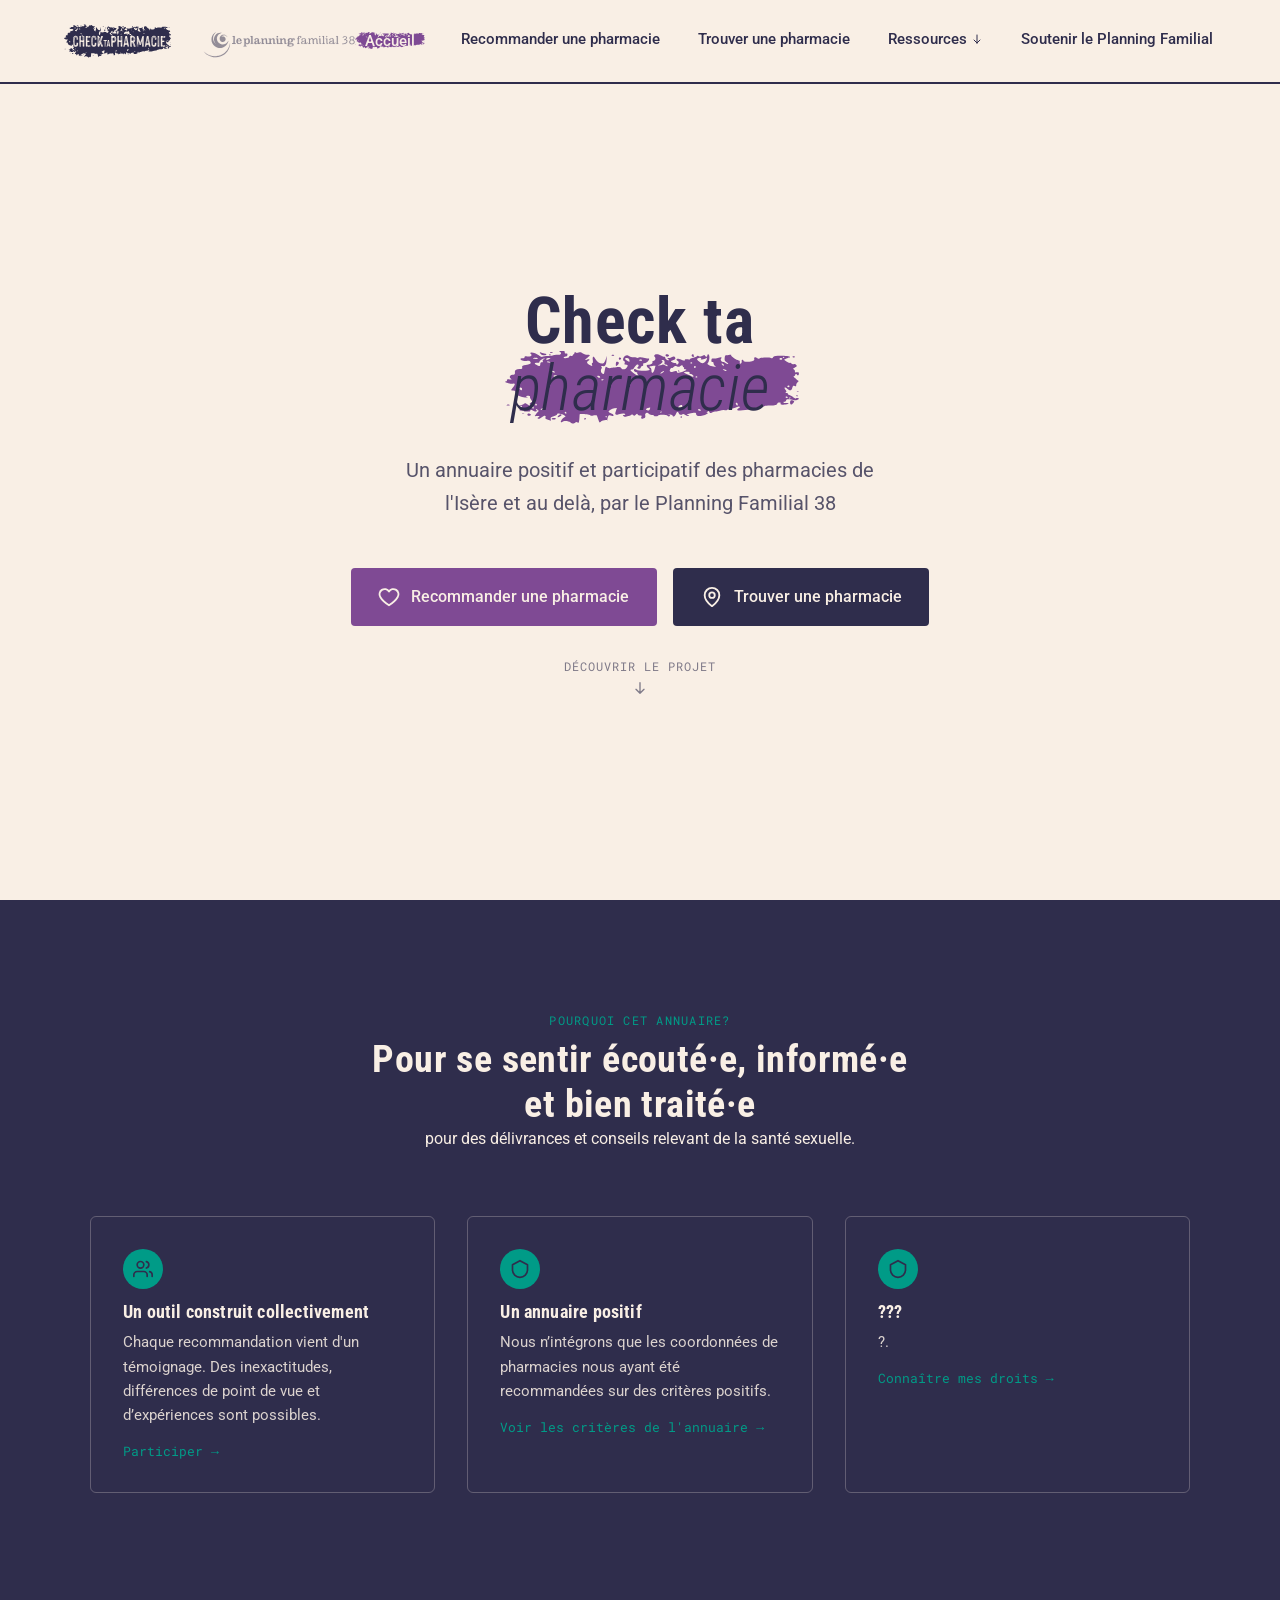
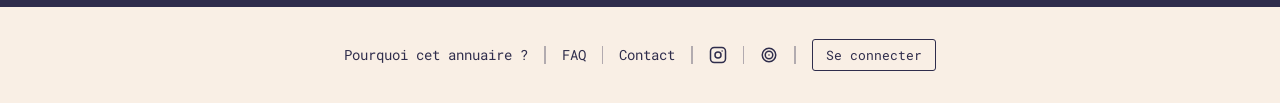
==== commit ff12edc1: "petites corrections" ====
--- a/index.html
+++ b/index.html
@@ -26,7 +26,7 @@
     <p class="hero__subtitle">Un annuaire positif et participatif des pharmacies de l'Isère et au delà, par le Planning Familial 38</p>
 
     <div class="hero__actions">
-      <a class="btn btn--ink" href="recommander.html">
+      <a class="btn btn--violet" href="recommander.html">
         <svg class="icon" aria-hidden="true"><use href="assets/icons/sprite.svg#icon-heart"></use></svg>
         Recommander une pharmacie
       </a>
--- a/css/styles.css
+++ b/css/styles.css
@@ -274,6 +274,8 @@
 .btn .icon{ width:22px; height:22px; }
 .btn--ink{ background: var(--ink); color: var(--cream); }
 .btn--ink:hover{ opacity:.9; }
+.btn--violet{ background: var(--violet); color: var(--cream); }
+.btn--violet:hover{ opacity: .9; }
 .btn--outline{ background:transparent; border-color: var(--ink); color: var(--ink); }
 
 .scroll-cue{
@@ -515,6 +517,7 @@
   font-size: .76rem;
   opacity: .55;
 }
+#callout-pharmaciens:focus-visible{ outline: 2px solid var(--teal); outline-offset: 2px; }
 
 /* ============================================================
    10. FORMULAIRE — composants réutilisables
@@ -548,7 +551,21 @@
 }
 .form-question__label .required{ color: var(--violet); margin-left: .2em; }
 .form-question__desc{ font-size: .92rem; margin: -.3rem 0 .7rem; font-weight: 400; font-family: var(--font-body); }
-
+.form-question__optional{
+  font-family: var(--font-mono);
+  font-size: .75rem;
+  font-weight: 400;
+  color: #8a8598;
+  margin-right: .5em;
+}
+.choice-desc{
+  font-size: .85rem;
+  opacity: .8;
+  margin-top: .6rem;
+  padding: .6em .8em;
+  background: var(--cream-soft);
+  border-radius: 4px;
+}
 .form-input, .form-select, .form-textarea{
   width: 100%;
   padding: .8em 1em;
@@ -695,7 +712,7 @@
   overflow: hidden;
   margin-bottom: var(--gap-lg);
 }
-#map{ height: 420px; width: 100%; background: var(--cream-soft); }
+#map{ height: 470px; width: 100%; background: var(--cream-soft); }
 
 .pharmacy-marker{
   display:flex; align-items:center; justify-content:center;
@@ -816,6 +833,7 @@
 /* Surcharge Leaflet pour coller au design (fond crème, coins doux) */
 .leaflet-popup-content-wrapper{ background: var(--cream); border-radius: 8px; }
 .leaflet-popup-tip{ background: var(--cream); }
+.leaflet-popup-content{ max-height: 60vh; overflow-y: auto; }
 
 /* ============================================================
    13. RESPONSIVE
@@ -828,6 +846,7 @@
   display: none;
   position: absolute;
   top: 100%;
+   width: 100%;
   left: 0;
   right: 0;
   flex-direction: column;
@@ -838,26 +857,24 @@
   z-index: 999;
   }
   .nav__dropdown{
+  display: none;
   position: static;
   transform: none;
   border: none;
   background: transparent;
-  padding-left: var(--gap-sm);
-  margin-top: .3rem;
+  padding: .3rem 0 .3rem var(--gap-sm);
+  margin: 0;
   min-width: 0;
-  }
-  .nav__list li{ width: 100%; }
+  width: 100%;
+}
+.nav__item--dropdown.is-open .nav__dropdown{
+  display: flex;
+  flex-direction: column;
+}
   .nav__link{ display: block; padding: .9em .5em; }
-
-  .nav__login{
-    display: none;
-    position: absolute;
-    top: calc(100% + 1px);
-    right: var(--gap-sm);
-    z-index: 1000;
-  }
+  .nav__burger{ transition: transform .2s ease; }
+  .nav.is-open .nav__burger{ transform: rotate(90deg); }
   .nav.is-open .nav__list{ display: flex; }
-  .nav.is-open .nav__login{ display: inline-flex; }
     .nav__burger{ display:block; }
   .hero{ padding: var(--gap-lg) var(--gap-sm); }
   .section--ink{ padding: var(--gap-lg) var(--gap-sm); }
@@ -866,10 +883,17 @@
   .scale{ flex-direction: column; align-items: flex-start; gap: .4rem; }
   .scale__end{ max-width: none; }
   .scale__end--right{ text-align: left; }
-  #map{ height: 320px; }
+  #map{ height: min(75vh, 480px); }
   .pharmacy-card{ flex-wrap: wrap; }
-  .map-filter{ flex-direction: column; align-items: stretch; gap: var(--gap-sm); }
-  .map-filter select{ max-width: none; width: 100%; }
+  .map-filter{ flex-direction: row; flex-wrap: wrap; gap: .6rem; }
+  .map-filter > div{ flex: 1 1 45%; min-width: 140px; }
+  .map-filter select{
+    width: 100%;
+    max-width: 100%;
+    overflow: hidden;
+    text-overflow: ellipsis;
+    white-space: nowrap;
+  }
 }
 
 
